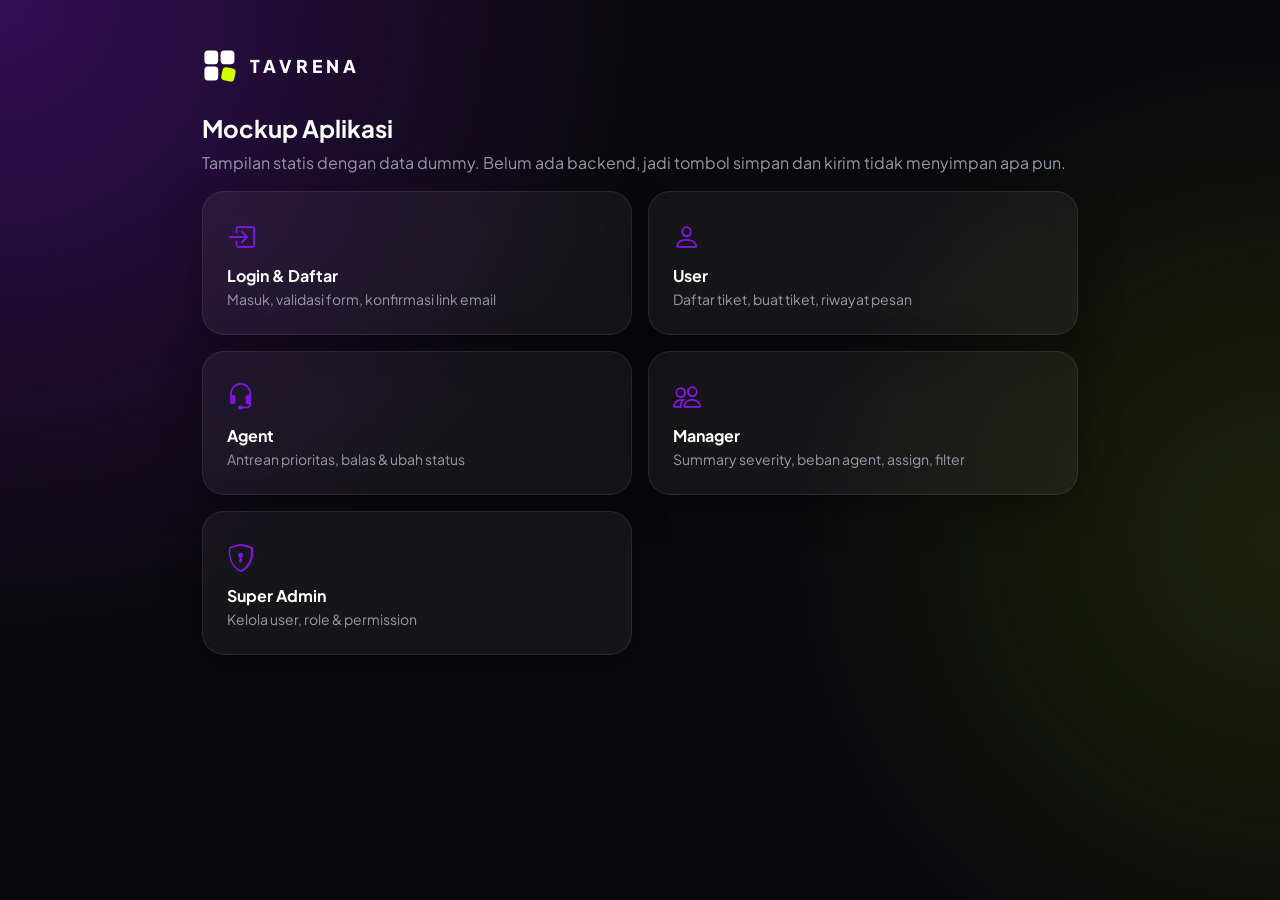
==== mockup/index.html @ e750b322 "feat: add static UI mockup and Tiles logo Static pages (login, user, agent, manager, super admin) wi" ====
<!DOCTYPE html>
<html lang="id" data-bs-theme="dark">
<head>
<meta charset="UTF-8"><meta name="viewport" content="width=device-width, initial-scale=1">
<title>Tavrena | Mockup</title>
<link rel="preconnect" href="https://fonts.googleapis.com">
<link href="https://fonts.googleapis.com/css2?family=Plus+Jakarta+Sans:wght@400;500;600;700;800&display=swap" rel="stylesheet">
<link href="https://cdn.jsdelivr.net/npm/bootstrap@5.3.3/dist/css/bootstrap.min.css" rel="stylesheet">
<link href="https://cdn.jsdelivr.net/npm/bootstrap-icons@1.11.3/font/bootstrap-icons.min.css" rel="stylesheet">
<link href="assets/style.css" rel="stylesheet">
<link rel="icon" href="assets/favicon.svg" type="image/svg+xml">
</head>
<body class="p-3 p-lg-5"><div class="container" style="max-width:900px"><a class="brand" href="#"><img src="assets/logo-mark.svg" alt="">tavrena<b>.</b></a><h4 class="fw-bold mt-4">Mockup Aplikasi</h4><p class="text-muted">Tampilan statis dengan data dummy. Belum ada backend, jadi tombol simpan dan kirim tidak menyimpan apa pun.</p><div class="row g-3"><div class="col-sm-6"><a href="login.html" class="glass p-4 d-block text-decoration-none text-reset h-100"><i class="bi bi-box-arrow-in-right fs-3" style="color:var(--tv-primary)"></i><h6 class="fw-bold mt-2 mb-1">Login & Daftar</h6><div class="small text-muted">Masuk, validasi form, konfirmasi link email</div></a></div><div class="col-sm-6"><a href="user.html" class="glass p-4 d-block text-decoration-none text-reset h-100"><i class="bi bi-person fs-3" style="color:var(--tv-primary)"></i><h6 class="fw-bold mt-2 mb-1">User</h6><div class="small text-muted">Daftar tiket, buat tiket, riwayat pesan</div></a></div><div class="col-sm-6"><a href="staff.html" class="glass p-4 d-block text-decoration-none text-reset h-100"><i class="bi bi-headset fs-3" style="color:var(--tv-primary)"></i><h6 class="fw-bold mt-2 mb-1">Agent</h6><div class="small text-muted">Antrean prioritas, balas & ubah status</div></a></div><div class="col-sm-6"><a href="manager.html" class="glass p-4 d-block text-decoration-none text-reset h-100"><i class="bi bi-people fs-3" style="color:var(--tv-primary)"></i><h6 class="fw-bold mt-2 mb-1">Manager</h6><div class="small text-muted">Summary severity, beban agent, assign, filter</div></a></div><div class="col-sm-6"><a href="admin.html" class="glass p-4 d-block text-decoration-none text-reset h-100"><i class="bi bi-shield-lock fs-3" style="color:var(--tv-primary)"></i><h6 class="fw-bold mt-2 mb-1">Super Admin</h6><div class="small text-muted">Kelola user, role & permission</div></a></div></div></div></body></html>
---- mockup/assets/style.css ----
:root{
  /* Palet Tavrena: Blanche White, Banana Yellow, Plum Violet */
  --tv-white:#FEFFFC;--tv-lime:#D0FF00;--tv-violet:#8116E0;
  --tv-primary:#8116E0;--tv-primary-2:#9B3BFF;--tv-blue:#8116E0;
  --tv-bg:#0A0A0D;--tv-card:rgba(255,255,255,.05);--tv-border:rgba(255,255,255,.09);
  --tv-text:#FEFFFC;--tv-muted:#9a99a8;
  --tv-high:#FF4D6D;--tv-medium:#FFB020;--tv-low:#D0FF00;
  --tv-open:#A855F7;--tv-pending:#FFB020;--tv-complete:#D0FF00;
  --bs-body-bg:#0A0A0D;--bs-body-color:#FEFFFC;--bs-border-color:rgba(255,255,255,.1);
}
body{font-family:"Plus Jakarta Sans",system-ui,sans-serif;color:var(--tv-text);
  background:radial-gradient(circle at 0% 0%,rgba(129,22,224,.35) 0,transparent 40%),radial-gradient(circle at 100% 60%,rgba(208,255,0,.10) 0,transparent 35%),var(--tv-bg);background-attachment:fixed;min-height:100vh}
.text-muted{color:var(--tv-muted)!important}
.glass{background:var(--tv-card);backdrop-filter:blur(16px);border:1px solid var(--tv-border);border-radius:22px;box-shadow:0 10px 40px rgba(0,0,0,.35)}
.brand{display:inline-flex;align-items:center;gap:12px;font-weight:800;font-size:1.1rem;color:var(--tv-white);letter-spacing:4px;text-transform:uppercase;text-decoration:none}
.brand img{width:36px;height:36px}
.brand b{display:none}
.brand small{display:none}
/* layout */
.app{display:flex;gap:16px;padding:16px}
.sidebar{width:250px;flex-shrink:0;padding:20px;position:sticky;top:16px;height:calc(100vh - 32px);overflow:auto}
.sidebar .menu-label{font-size:.7rem;font-weight:700;color:var(--tv-muted);letter-spacing:1px;margin:20px 0 8px}
.sidebar .nav-link{color:var(--tv-text);border-radius:12px;padding:10px 12px;display:flex;gap:10px;align-items:center;font-weight:500}
.sidebar .nav-link:hover{background:rgba(255,255,255,.06)}
.sidebar .nav-link.active{background:var(--tv-lime);color:#0A0A0D;font-weight:700;box-shadow:0 6px 24px rgba(208,255,0,.25)}
.main{flex:1;min-width:0;display:flex;flex-direction:column;gap:16px}
.topbar{display:flex;gap:12px;flex-wrap:wrap}
.topbar>.glass{padding:12px 18px}
.role-chip{font-size:.7rem;font-weight:700;padding:3px 10px;border-radius:20px;background:rgba(208,255,0,.14);color:var(--tv-lime)}
.icon-btn{width:42px;height:42px;border-radius:12px;display:grid;place-items:center;background:rgba(255,255,255,.06);border:1px solid var(--tv-border);color:var(--tv-white);position:relative}
.icon-btn .dot{position:absolute;top:8px;right:9px;width:8px;height:8px;border-radius:50%;background:var(--tv-high)}
/* stats */
.overview{padding:22px;background:linear-gradient(120deg,rgba(129,22,224,.55),rgba(129,22,224,.15) 60%,rgba(208,255,0,.08));position:relative;overflow:hidden}
.overview::after{content:"";position:absolute;right:-60px;top:-60px;width:260px;height:260px;border-radius:50%;background:radial-gradient(circle,rgba(208,255,0,.55),transparent 70%);opacity:.5}
.stat{padding:16px 18px;position:relative;z-index:1}
.stat .num{font-size:1.8rem;font-weight:800;line-height:1}
.stat .num small{font-size:.75rem;font-weight:500;color:var(--tv-muted)}
.stat .lbl{color:var(--tv-muted);font-size:.85rem;margin-top:6px}
/* badges */
.sev{font-size:.72rem;font-weight:700;padding:3px 10px;border-radius:20px;display:inline-flex;align-items:center;gap:5px}
.sev::before{content:"";width:7px;height:7px;border-radius:50%;background:currentColor}
.sev-High{color:var(--tv-high);background:rgba(255,77,109,.14)}.sev-Medium{color:var(--tv-medium);background:rgba(255,176,32,.14)}.sev-Low{color:var(--tv-lime);background:rgba(208,255,0,.12)}
.st{font-size:.72rem;font-weight:700;padding:3px 10px;border-radius:8px}
.st-Open{color:var(--tv-open);background:rgba(168,85,247,.16)}.st-Pending{color:var(--tv-pending);background:rgba(255,176,32,.14)}.st-Complete{color:var(--tv-lime);background:rgba(208,255,0,.12)}
/* table */
.tv-table{--bs-table-bg:transparent}
.tv-table th{font-size:.75rem;color:var(--tv-muted);font-weight:600;text-transform:uppercase;letter-spacing:.5px;border-bottom:1px solid var(--tv-border)}
.tv-table td{vertical-align:middle;border-color:rgba(255,255,255,.06);color:var(--tv-text)}
.tv-table tbody tr{cursor:pointer}.tv-table tbody tr:hover{background:rgba(255,255,255,.04)}
.avatar{width:32px;height:32px;border-radius:50%;display:inline-grid;place-items:center;font-size:.75rem;font-weight:700;color:#FEFFFC}
/* chat */
.chat{display:flex;flex-direction:column;gap:12px;max-height:380px;overflow:auto;padding:4px}
.bubble{max-width:80%;padding:10px 14px;border-radius:16px;font-size:.9rem}
.bubble.me{align-self:flex-end;background:var(--tv-primary);color:#fff;border-bottom-right-radius:4px}
.bubble.them{align-self:flex-start;background:rgba(255,255,255,.07);border:1px solid var(--tv-border);border-bottom-left-radius:4px}
.bubble .meta{font-size:.7rem;opacity:.7;margin-top:4px}
.btn-tv{background:var(--tv-lime);color:#0A0A0D;border:0;border-radius:999px;font-weight:700}
.btn-tv:hover{color:#0A0A0D;background:#e0ff4d;box-shadow:0 6px 22px rgba(208,255,0,.3)}
.form-control,.form-select{border-radius:12px;background-color:rgba(255,255,255,.05);border-color:var(--tv-border);color:var(--tv-text)}
.form-control:focus,.form-select:focus{background-color:rgba(255,255,255,.08);border-color:var(--tv-violet);box-shadow:0 0 0 .2rem rgba(129,22,224,.3);color:var(--tv-text)}
.form-control::placeholder{color:#6f6e7d}
.modal-content{background:#141418;border:1px solid var(--tv-border)}
.btn-light{background:rgba(255,255,255,.07);border-color:transparent;color:var(--tv-text)}
.btn-light:hover{background:rgba(255,255,255,.14);color:var(--tv-text)}
.bg-white{background:rgba(255,255,255,.08)!important}
a{color:var(--tv-lime)}
/* donut */
.donut{width:170px;height:170px;border-radius:50%;position:relative;flex-shrink:0}
.donut::after{content:"";position:absolute;inset:26px;border-radius:50%;background:#141418}
.donut .center{position:absolute;inset:0;display:grid;place-items:center;z-index:1;text-align:center}
.bar-col{display:flex;flex-direction:column-reverse;align-items:center;gap:3px;height:160px;justify-content:flex-start}
.bar-col span{width:12px;border-radius:6px}
.mock-note{font-size:.75rem}
/* mobile */
.mobile-top{display:none}
@media (max-width:991px){
  .sidebar{display:none}.app{padding:10px;gap:10px}
  .mobile-top{display:flex;align-items:center;justify-content:space-between;padding:12px 16px}
  .topbar .greet{flex:1 1 100%}
  .bottom-nav{position:fixed;bottom:10px;left:10px;right:10px;display:flex!important;justify-content:space-around;padding:8px;z-index:20}
  .bottom-nav a{color:var(--tv-muted);text-align:center;font-size:.7rem;text-decoration:none}
  .bottom-nav a.active{color:var(--tv-primary)}
  .bottom-nav i{font-size:1.2rem;display:block}
  body{padding-bottom:80px}
}
.bottom-nav{display:none!important}
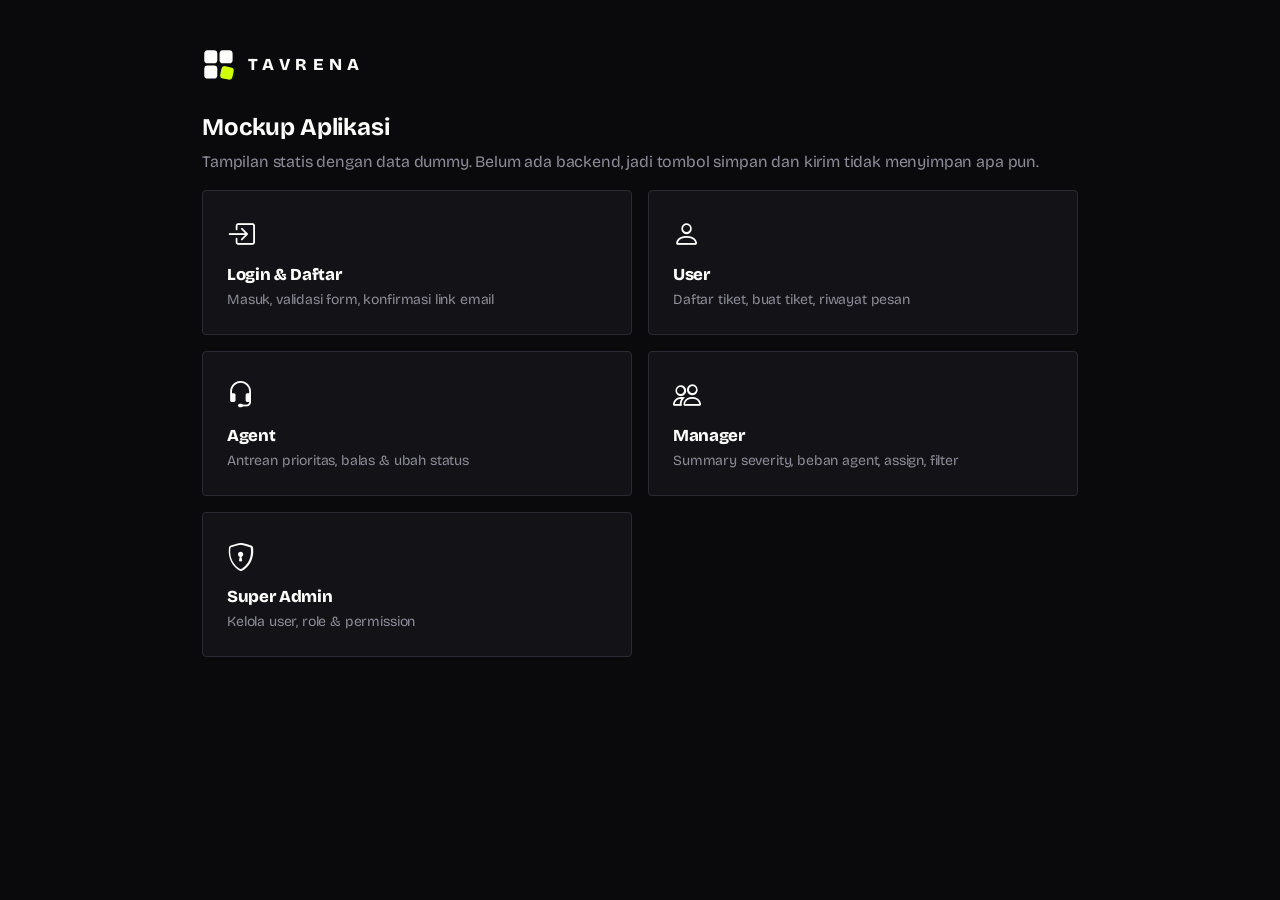
==== commit c9d668fb: "style: redesign mockup with ticket-stub brutalist look Bricolage Grotesque + IBM Plex Mono, hard edg" ====
--- a/mockup/index.html
+++ b/mockup/index.html
@@ -4,7 +4,7 @@
 <meta charset="UTF-8"><meta name="viewport" content="width=device-width, initial-scale=1">
 <title>Tavrena | Mockup</title>
 <link rel="preconnect" href="https://fonts.googleapis.com">
-<link href="https://fonts.googleapis.com/css2?family=Plus+Jakarta+Sans:wght@400;500;600;700;800&display=swap" rel="stylesheet">
+<link href="https://fonts.googleapis.com/css2?family=Bricolage+Grotesque:opsz,wght@12..96,400;12..96,600;12..96,700;12..96,800&family=IBM+Plex+Mono:wght@400;500;600&display=swap" rel="stylesheet">
 <link href="https://cdn.jsdelivr.net/npm/bootstrap@5.3.3/dist/css/bootstrap.min.css" rel="stylesheet">
 <link href="https://cdn.jsdelivr.net/npm/bootstrap-icons@1.11.3/font/bootstrap-icons.min.css" rel="stylesheet">
 <link href="assets/style.css" rel="stylesheet">
--- a/mockup/assets/style.css
+++ b/mockup/assets/style.css
@@ -1,86 +1,151 @@
+/* =========================================================
+   TAVRENA — "Ticket Stub Brutalism"
+   Solid only: no gradients, no blur. Hard edges, hard shadows,
+   perforated ticket details, big display type.
+   ========================================================= */
 :root{
-  /* Palet Tavrena: Blanche White, Banana Yellow, Plum Violet */
-  --tv-white:#FEFFFC;--tv-lime:#D0FF00;--tv-violet:#8116E0;
-  --tv-primary:#8116E0;--tv-primary-2:#9B3BFF;--tv-blue:#8116E0;
-  --tv-bg:#0A0A0D;--tv-card:rgba(255,255,255,.05);--tv-border:rgba(255,255,255,.09);
-  --tv-text:#FEFFFC;--tv-muted:#9a99a8;
-  --tv-high:#FF4D6D;--tv-medium:#FFB020;--tv-low:#D0FF00;
-  --tv-open:#A855F7;--tv-pending:#FFB020;--tv-complete:#D0FF00;
-  --bs-body-bg:#0A0A0D;--bs-body-color:#FEFFFC;--bs-border-color:rgba(255,255,255,.1);
+  --ink:#0A0A0D; --violet:#8116E0; --lime:#D0FF00; --paper:#FEFFFC;
+  --ink-2:#131317; --ink-3:#1C1C22; --line:#2A2A33; --mute:#8D8C99;
+  --violet-d:#5E0FA6;
+  --high:#FF3B5C; --medium:#FFB020; --low:var(--lime);
+  --display:"Bricolage Grotesque",sans-serif; --mono:"IBM Plex Mono",monospace;
+  --bs-body-bg:var(--ink); --bs-body-color:var(--paper); --bs-border-color:var(--line);
+  --bs-font-sans-serif:var(--display);
 }
-body{font-family:"Plus Jakarta Sans",system-ui,sans-serif;color:var(--tv-text);
-  background:radial-gradient(circle at 0% 0%,rgba(129,22,224,.35) 0,transparent 40%),radial-gradient(circle at 100% 60%,rgba(208,255,0,.10) 0,transparent 35%),var(--tv-bg);background-attachment:fixed;min-height:100vh}
-.text-muted{color:var(--tv-muted)!important}
-.glass{background:var(--tv-card);backdrop-filter:blur(16px);border:1px solid var(--tv-border);border-radius:22px;box-shadow:0 10px 40px rgba(0,0,0,.35)}
-.brand{display:inline-flex;align-items:center;gap:12px;font-weight:800;font-size:1.1rem;color:var(--tv-white);letter-spacing:4px;text-transform:uppercase;text-decoration:none}
-.brand img{width:36px;height:36px}
-.brand b{display:none}
-.brand small{display:none}
-/* layout */
-.app{display:flex;gap:16px;padding:16px}
-.sidebar{width:250px;flex-shrink:0;padding:20px;position:sticky;top:16px;height:calc(100vh - 32px);overflow:auto}
-.sidebar .menu-label{font-size:.7rem;font-weight:700;color:var(--tv-muted);letter-spacing:1px;margin:20px 0 8px}
-.sidebar .nav-link{color:var(--tv-text);border-radius:12px;padding:10px 12px;display:flex;gap:10px;align-items:center;font-weight:500}
-.sidebar .nav-link:hover{background:rgba(255,255,255,.06)}
-.sidebar .nav-link.active{background:var(--tv-lime);color:#0A0A0D;font-weight:700;box-shadow:0 6px 24px rgba(208,255,0,.25)}
-.main{flex:1;min-width:0;display:flex;flex-direction:column;gap:16px}
-.topbar{display:flex;gap:12px;flex-wrap:wrap}
-.topbar>.glass{padding:12px 18px}
-.role-chip{font-size:.7rem;font-weight:700;padding:3px 10px;border-radius:20px;background:rgba(208,255,0,.14);color:var(--tv-lime)}
-.icon-btn{width:42px;height:42px;border-radius:12px;display:grid;place-items:center;background:rgba(255,255,255,.06);border:1px solid var(--tv-border);color:var(--tv-white);position:relative}
-.icon-btn .dot{position:absolute;top:8px;right:9px;width:8px;height:8px;border-radius:50%;background:var(--tv-high)}
-/* stats */
-.overview{padding:22px;background:linear-gradient(120deg,rgba(129,22,224,.55),rgba(129,22,224,.15) 60%,rgba(208,255,0,.08));position:relative;overflow:hidden}
-.overview::after{content:"";position:absolute;right:-60px;top:-60px;width:260px;height:260px;border-radius:50%;background:radial-gradient(circle,rgba(208,255,0,.55),transparent 70%);opacity:.5}
-.stat{padding:16px 18px;position:relative;z-index:1}
-.stat .num{font-size:1.8rem;font-weight:800;line-height:1}
-.stat .num small{font-size:.75rem;font-weight:500;color:var(--tv-muted)}
-.stat .lbl{color:var(--tv-muted);font-size:.85rem;margin-top:6px}
-/* badges */
-.sev{font-size:.72rem;font-weight:700;padding:3px 10px;border-radius:20px;display:inline-flex;align-items:center;gap:5px}
-.sev::before{content:"";width:7px;height:7px;border-radius:50%;background:currentColor}
-.sev-High{color:var(--tv-high);background:rgba(255,77,109,.14)}.sev-Medium{color:var(--tv-medium);background:rgba(255,176,32,.14)}.sev-Low{color:var(--tv-lime);background:rgba(208,255,0,.12)}
-.st{font-size:.72rem;font-weight:700;padding:3px 10px;border-radius:8px}
-.st-Open{color:var(--tv-open);background:rgba(168,85,247,.16)}.st-Pending{color:var(--tv-pending);background:rgba(255,176,32,.14)}.st-Complete{color:var(--tv-lime);background:rgba(208,255,0,.12)}
-/* table */
-.tv-table{--bs-table-bg:transparent}
-.tv-table th{font-size:.75rem;color:var(--tv-muted);font-weight:600;text-transform:uppercase;letter-spacing:.5px;border-bottom:1px solid var(--tv-border)}
-.tv-table td{vertical-align:middle;border-color:rgba(255,255,255,.06);color:var(--tv-text)}
-.tv-table tbody tr{cursor:pointer}.tv-table tbody tr:hover{background:rgba(255,255,255,.04)}
-.avatar{width:32px;height:32px;border-radius:50%;display:inline-grid;place-items:center;font-size:.75rem;font-weight:700;color:#FEFFFC}
-/* chat */
-.chat{display:flex;flex-direction:column;gap:12px;max-height:380px;overflow:auto;padding:4px}
-.bubble{max-width:80%;padding:10px 14px;border-radius:16px;font-size:.9rem}
-.bubble.me{align-self:flex-end;background:var(--tv-primary);color:#fff;border-bottom-right-radius:4px}
-.bubble.them{align-self:flex-start;background:rgba(255,255,255,.07);border:1px solid var(--tv-border);border-bottom-left-radius:4px}
-.bubble .meta{font-size:.7rem;opacity:.7;margin-top:4px}
-.btn-tv{background:var(--tv-lime);color:#0A0A0D;border:0;border-radius:999px;font-weight:700}
-.btn-tv:hover{color:#0A0A0D;background:#e0ff4d;box-shadow:0 6px 22px rgba(208,255,0,.3)}
-.form-control,.form-select{border-radius:12px;background-color:rgba(255,255,255,.05);border-color:var(--tv-border);color:var(--tv-text)}
-.form-control:focus,.form-select:focus{background-color:rgba(255,255,255,.08);border-color:var(--tv-violet);box-shadow:0 0 0 .2rem rgba(129,22,224,.3);color:var(--tv-text)}
-.form-control::placeholder{color:#6f6e7d}
-.modal-content{background:#141418;border:1px solid var(--tv-border)}
-.btn-light{background:rgba(255,255,255,.07);border-color:transparent;color:var(--tv-text)}
-.btn-light:hover{background:rgba(255,255,255,.14);color:var(--tv-text)}
-.bg-white{background:rgba(255,255,255,.08)!important}
-a{color:var(--tv-lime)}
-/* donut */
-.donut{width:170px;height:170px;border-radius:50%;position:relative;flex-shrink:0}
-.donut::after{content:"";position:absolute;inset:26px;border-radius:50%;background:#141418}
+*{border-radius:0}
+body{font-family:var(--display);background:var(--ink);color:var(--paper);min-height:100vh;letter-spacing:-.01em}
+::selection{background:var(--lime);color:var(--ink)}
+.text-muted{color:var(--mute)!important}
+a{color:var(--lime)}
+
+/* ---------- surfaces ---------- */
+.glass{background:var(--ink-2);border:1.5px solid var(--line);border-radius:4px;position:relative}
+.glass.p-3,.glass.p-lg-4{padding:22px!important}
+h6.fw-bold,.fw-bold.mb-0{font-weight:800!important;letter-spacing:-.02em}
+h6{font-size:1.05rem}
+
+/* ---------- brand ---------- */
+.brand{display:inline-flex;align-items:center;gap:12px;font-family:var(--display);font-weight:800;font-size:1.05rem;letter-spacing:.32em;text-transform:uppercase;color:var(--paper);text-decoration:none}
+.brand img{width:34px;height:34px}
+.brand b,.brand small{display:none}
+
+/* ---------- layout ---------- */
+.app{display:flex;gap:0;min-height:100vh}
+.sidebar{width:264px;flex-shrink:0;padding:28px 22px;position:sticky;top:0;height:100vh;overflow:auto;border-radius:0;border:0;border-right:1.5px solid var(--line);background:var(--ink)}
+.sidebar .menu-label{font-family:var(--mono);font-size:.68rem;color:var(--mute);letter-spacing:.14em;margin:34px 0 10px}
+.sidebar .nav-link{color:var(--paper);padding:11px 14px;display:flex;gap:12px;align-items:center;font-weight:600;border:1.5px solid transparent;border-radius:4px;transition:transform .15s,background .15s}
+.sidebar .nav-link:hover{border-color:var(--line);transform:translateX(3px)}
+.sidebar .nav-link.active{background:var(--lime);color:var(--ink);font-weight:800;border-color:var(--lime);box-shadow:4px 4px 0 var(--violet)}
+.main{flex:1;min-width:0;display:flex;flex-direction:column;gap:20px;padding:24px 28px 40px}
+.topbar{display:flex;gap:12px;flex-wrap:wrap;align-items:stretch}
+.topbar>.glass{padding:14px 20px}
+.greet .fw-semibold{font-size:1.35rem;font-weight:800!important;letter-spacing:-.03em}
+.greet .text-muted{font-family:var(--mono);font-size:.78rem!important}
+.role-chip{font-family:var(--mono);font-size:.66rem;font-weight:600;padding:3px 8px;background:var(--lime);color:var(--ink);letter-spacing:.08em;text-transform:uppercase;vertical-align:middle;border-radius:2px}
+.icon-btn{width:42px;height:42px;display:grid;place-items:center;background:var(--ink);border:1.5px solid var(--line);color:var(--paper);position:relative;border-radius:4px}
+.icon-btn .dot{position:absolute;top:7px;right:7px;width:8px;height:8px;background:var(--lime);border-radius:50%}
+.topbar input{color:var(--paper);font-family:var(--mono);font-size:.85rem}
+
+/* ---------- overview: violet slab ---------- */
+.overview{padding:26px 26px 22px!important;background:var(--violet);border-color:var(--violet);overflow:hidden}
+.overview h6{font-size:2.1rem;line-height:1;letter-spacing:-.04em;margin-bottom:6px!important}
+.overview p,.overview .text-muted{color:#E6CCFF!important;font-family:var(--mono);font-size:.78rem!important}
+.overview::after{content:"TAVRENA";position:absolute;right:-8px;top:-14px;font-weight:800;font-size:5.5rem;letter-spacing:-.05em;color:var(--violet-d);pointer-events:none;line-height:1}
+.overview .row{position:relative;z-index:1}
+.stat{padding:18px 20px;position:relative;z-index:1}
+.overview .stat{background:var(--ink);border-color:var(--ink);transition:transform .18s,box-shadow .18s}
+.overview .stat:hover{transform:translate(-3px,-3px);box-shadow:6px 6px 0 var(--lime)}
+.overview .col-lg-3:first-child .stat{background:var(--lime);border-color:var(--lime);color:var(--ink)}
+.overview .col-lg-3:first-child .stat .lbl,.overview .col-lg-3:first-child .stat small{color:var(--ink)!important}
+.stat .num{font-size:2.6rem;font-weight:800;line-height:1;letter-spacing:-.05em}
+.stat .num small{font-family:var(--mono);font-size:.7rem;font-weight:500;color:var(--mute);letter-spacing:0}
+.stat .lbl{font-family:var(--mono);color:var(--mute);font-size:.72rem;margin-top:10px;text-transform:uppercase;letter-spacing:.1em}
+
+/* ---------- badges ---------- */
+.sev,.st{font-family:var(--mono);font-size:.66rem;font-weight:600;padding:3px 8px;letter-spacing:.06em;text-transform:uppercase;display:inline-flex;align-items:center;gap:6px;border-radius:2px}
+.sev::before{content:"";width:7px;height:7px;background:currentColor}
+.sev-High{color:var(--high);border:1.5px solid var(--high)}
+.sev-Medium{color:var(--medium);border:1.5px solid var(--medium)}
+.sev-Low{color:var(--lime);border:1.5px solid var(--lime)}
+.st-Open{background:var(--violet);color:var(--paper)}
+.st-Pending{background:var(--medium);color:var(--ink)}
+.st-Complete{background:var(--lime);color:var(--ink)}
+
+/* ---------- tables ---------- */
+.tv-table{--bs-table-bg:transparent;--bs-table-color:var(--paper)}
+.tv-table th{font-family:var(--mono);font-size:.66rem;color:var(--mute);font-weight:500;text-transform:uppercase;letter-spacing:.12em;border-bottom:1.5px solid var(--line)!important;padding-bottom:10px}
+.tv-table td{vertical-align:middle;border-color:var(--line);border-style:dashed;padding-top:14px;padding-bottom:14px}
+.tv-table td:first-child{font-family:var(--mono)}
+.tv-table tbody tr{cursor:pointer;transition:background .12s}
+.tv-table tbody tr:hover{background:var(--ink-3)}
+.tv-table tbody tr:hover td:nth-child(2) .fw-semibold{color:var(--lime)}
+.avatar{width:32px;height:32px;display:inline-grid;place-items:center;font-size:.72rem;font-weight:800;color:var(--paper);border-radius:4px!important}
+
+/* ---------- ticket stubs (user list) ---------- */
+#list>div{background:var(--ink)!important;border:1.5px solid var(--line);border-radius:4px!important;position:relative;box-shadow:none!important;transition:transform .15s,box-shadow .15s,border-color .15s}
+#list>div::before,#list>div::after{content:"";position:absolute;top:50%;width:16px;height:16px;background:var(--ink-2);border:1.5px solid var(--line);border-radius:50%;transform:translateY(-50%)}
+#list>div::before{left:-9px;clip-path:inset(0 0 0 50%)}
+#list>div::after{right:-9px;clip-path:inset(0 50% 0 0)}
+#list>div:hover{transform:translate(-2px,-2px);box-shadow:5px 5px 0 var(--violet)!important;border-color:var(--paper)}
+#list>div:first-child{border-color:var(--lime)}
+#list .small.text-muted:first-child,#list span.small.text-muted{font-family:var(--mono)}
+#list .fw-semibold{font-size:1.05rem;font-weight:700!important;letter-spacing:-.02em}
+
+/* ---------- chat ---------- */
+.chat{display:flex;flex-direction:column;gap:14px;max-height:400px;overflow:auto;padding:16px 2px;border-top:1.5px dashed var(--line);border-bottom:1.5px dashed var(--line)}
+.bubble{max-width:78%;padding:12px 16px;font-size:.93rem;border-radius:4px;animation:pop .4s both}
+.bubble:nth-child(2){animation-delay:.08s}.bubble:nth-child(3){animation-delay:.16s}.bubble:nth-child(4){animation-delay:.24s}
+.bubble.me{align-self:flex-end;background:var(--violet);color:var(--paper);box-shadow:4px 4px 0 var(--violet-d)}
+.bubble.them{align-self:flex-start;background:var(--ink);border:1.5px solid var(--line)}
+.bubble .meta{font-family:var(--mono);font-size:.66rem;opacity:.75;margin-top:6px}
+
+/* ---------- controls ---------- */
+.btn-tv{background:var(--lime);color:var(--ink);border:1.5px solid var(--lime);border-radius:4px;font-weight:800;letter-spacing:-.01em;transition:transform .12s,box-shadow .12s}
+.btn-tv:hover,.btn-tv:focus{background:var(--lime);color:var(--ink);transform:translate(-2px,-2px);box-shadow:4px 4px 0 var(--violet)}
+.btn-tv:active{transform:none;box-shadow:none}
+.btn-light{background:var(--ink);border:1.5px solid var(--line);color:var(--paper);border-radius:4px}
+.btn-light:hover{background:var(--ink-3);border-color:var(--paper);color:var(--paper)}
+.btn-group .btn{border-radius:0!important;font-family:var(--mono);font-size:.74rem;text-transform:uppercase;letter-spacing:.06em}
+.btn-group .btn-light{border-color:var(--line)}
+.form-control,.form-select{border-radius:4px;background-color:var(--ink);border:1.5px solid var(--line);color:var(--paper)}
+.form-control:focus,.form-select:focus{background-color:var(--ink);border-color:var(--lime);box-shadow:3px 3px 0 var(--lime);color:var(--paper)}
+.form-control::placeholder{color:#5f5e6b}
+.modal-content{background:var(--ink-2);border:1.5px solid var(--paper);border-radius:4px;box-shadow:8px 8px 0 var(--violet)}
+.modal-header h5{font-weight:800;letter-spacing:-.03em;font-size:1.5rem}
+.bg-white{background:var(--ink)!important}
+
+/* ---------- charts ---------- */
+.donut{width:180px;height:180px;border-radius:50%!important;position:relative;flex-shrink:0}
+.donut::after{content:"";position:absolute;inset:30px;border-radius:50%;background:var(--ink-2)}
 .donut .center{position:absolute;inset:0;display:grid;place-items:center;z-index:1;text-align:center}
-.bar-col{display:flex;flex-direction:column-reverse;align-items:center;gap:3px;height:160px;justify-content:flex-start}
-.bar-col span{width:12px;border-radius:6px}
-.mock-note{font-size:.75rem}
-/* mobile */
+.donut .fs-3{font-size:2.4rem!important;font-weight:800;letter-spacing:-.05em}
+.bar-col{display:flex;flex-direction:column-reverse;align-items:center;gap:3px;height:170px;justify-content:flex-start}
+.bar-col span{width:22px;border-radius:2px;animation:grow .6s cubic-bezier(.2,.8,.2,1) both;transform-origin:bottom}
+.mock-note{font-size:.72rem;font-family:var(--mono)}
+table.table-sm i.bi{font-size:1rem}
+
+/* ---------- motion ---------- */
+@keyframes rise{from{opacity:0;transform:translateY(14px)}to{opacity:1;transform:none}}
+@keyframes pop{from{opacity:0;transform:scale(.96)}to{opacity:1;transform:none}}
+@keyframes grow{from{transform:scaleY(0)}to{transform:scaleY(1)}}
+.main>*{animation:rise .5s cubic-bezier(.2,.8,.2,1) both}
+.main>*:nth-child(2){animation-delay:.05s}.main>*:nth-child(3){animation-delay:.12s}
+.main>*:nth-child(4){animation-delay:.19s}.main>*:nth-child(5){animation-delay:.26s}.main>*:nth-child(6){animation-delay:.33s}
+.sidebar .nav-link{animation:rise .4s both}
+.sidebar .nav-link:nth-child(2){animation-delay:.05s}.sidebar .nav-link:nth-child(3){animation-delay:.1s}.sidebar .nav-link:nth-child(4){animation-delay:.15s}.sidebar .nav-link:nth-child(5){animation-delay:.2s}
+@media (prefers-reduced-motion:reduce){*{animation:none!important;transition:none!important}}
+
+/* ---------- mobile ---------- */
 .mobile-top{display:none}
+.bottom-nav{display:none!important}
 @media (max-width:991px){
-  .sidebar{display:none}.app{padding:10px;gap:10px}
+  .sidebar{display:none}.main{padding:14px 14px 96px;gap:14px}
   .mobile-top{display:flex;align-items:center;justify-content:space-between;padding:12px 16px}
   .topbar .greet{flex:1 1 100%}
-  .bottom-nav{position:fixed;bottom:10px;left:10px;right:10px;display:flex!important;justify-content:space-around;padding:8px;z-index:20}
-  .bottom-nav a{color:var(--tv-muted);text-align:center;font-size:.7rem;text-decoration:none}
-  .bottom-nav a.active{color:var(--tv-primary)}
-  .bottom-nav i{font-size:1.2rem;display:block}
-  body{padding-bottom:80px}
+  .overview h6{font-size:1.6rem}.overview::after{font-size:3.6rem}
+  .stat .num{font-size:2rem}
+  .bottom-nav{position:fixed;bottom:12px;left:12px;right:12px;display:flex!important;justify-content:space-around;padding:8px;z-index:20;background:var(--ink-2);box-shadow:4px 4px 0 var(--violet)}
+  .bottom-nav a{color:var(--mute);text-align:center;font-size:.66rem;font-family:var(--mono);text-decoration:none;padding:6px 8px;border-radius:4px}
+  .bottom-nav a.active{color:var(--ink);background:var(--lime)}
+  .bottom-nav i{font-size:1.15rem;display:block}
 }
-.bottom-nav{display:none!important}
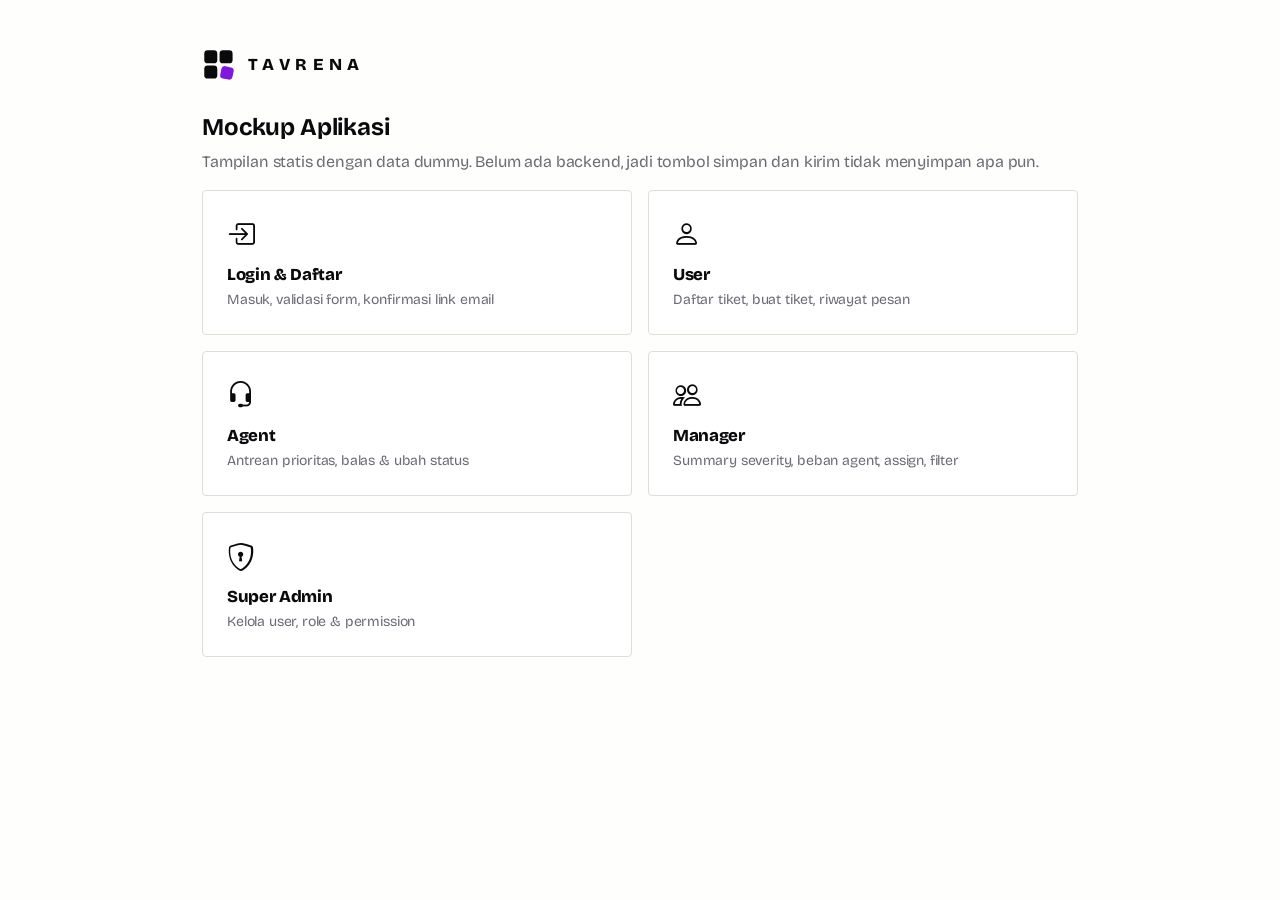
==== commit 0e3f38f9: "style: switch mockup to light Blanche White theme By Luminus (Agent TYO)" ====
--- a/mockup/index.html
+++ b/mockup/index.html
@@ -1,5 +1,5 @@
 <!DOCTYPE html>
-<html lang="id" data-bs-theme="dark">
+<html lang="id" data-bs-theme="light">
 <head>
 <meta charset="UTF-8"><meta name="viewport" content="width=device-width, initial-scale=1">
 <title>Tavrena | Mockup</title>
--- a/mockup/assets/style.css
+++ b/mockup/assets/style.css
@@ -4,19 +4,23 @@
    perforated ticket details, big display type.
    ========================================================= */
 :root{
-  --ink:#0A0A0D; --violet:#8116E0; --lime:#D0FF00; --paper:#FEFFFC;
-  --ink-2:#131317; --ink-3:#1C1C22; --line:#2A2A33; --mute:#8D8C99;
-  --violet-d:#5E0FA6;
-  --high:#FF3B5C; --medium:#FFB020; --low:var(--lime);
+  /* Tema terang: Blanche White sebagai dasar */
+  --dark:#0A0A0D; --white:#FEFFFC; --violet:#8116E0; --lime:#D0FF00;
+  --ink:#FEFFFC; --paper:#0A0A0D;           /* ink = latar, paper = teks */
+  --ink-2:#FFFFFF; --ink-3:#F2F2EC; --line:#DEDED6; --mute:#6B6A76;
+  --violet-d:#6A0FBD;
+  --high:#E5213F; --medium:#C77800; --low:var(--lime);
+  --tv-high:var(--high); --tv-medium:#FFB020; --tv-low:var(--lime);
+  --tv-open:var(--violet); --tv-pending:#FFB020; --tv-complete:var(--lime);
   --display:"Bricolage Grotesque",sans-serif; --mono:"IBM Plex Mono",monospace;
   --bs-body-bg:var(--ink); --bs-body-color:var(--paper); --bs-border-color:var(--line);
   --bs-font-sans-serif:var(--display);
 }
 *{border-radius:0}
 body{font-family:var(--display);background:var(--ink);color:var(--paper);min-height:100vh;letter-spacing:-.01em}
-::selection{background:var(--lime);color:var(--ink)}
+::selection{background:var(--lime);color:var(--dark)}
 .text-muted{color:var(--mute)!important}
-a{color:var(--lime)}
+a{color:var(--violet)}
 
 /* ---------- surfaces ---------- */
 .glass{background:var(--ink-2);border:1.5px solid var(--line);border-radius:4px;position:relative}
@@ -31,32 +35,32 @@
 
 /* ---------- layout ---------- */
 .app{display:flex;gap:0;min-height:100vh}
-.sidebar{width:264px;flex-shrink:0;padding:28px 22px;position:sticky;top:0;height:100vh;overflow:auto;border-radius:0;border:0;border-right:1.5px solid var(--line);background:var(--ink)}
+.sidebar{width:264px;flex-shrink:0;padding:28px 22px;position:sticky;top:0;height:100vh;overflow:auto;border-radius:0;border:0;border-right:1.5px solid var(--line);background:var(--white)}
 .sidebar .menu-label{font-family:var(--mono);font-size:.68rem;color:var(--mute);letter-spacing:.14em;margin:34px 0 10px}
 .sidebar .nav-link{color:var(--paper);padding:11px 14px;display:flex;gap:12px;align-items:center;font-weight:600;border:1.5px solid transparent;border-radius:4px;transition:transform .15s,background .15s}
 .sidebar .nav-link:hover{border-color:var(--line);transform:translateX(3px)}
-.sidebar .nav-link.active{background:var(--lime);color:var(--ink);font-weight:800;border-color:var(--lime);box-shadow:4px 4px 0 var(--violet)}
+.sidebar .nav-link.active{background:var(--lime);color:var(--dark);border-color:var(--dark)!important;font-weight:800;border-color:var(--lime);box-shadow:4px 4px 0 var(--violet)}
 .main{flex:1;min-width:0;display:flex;flex-direction:column;gap:20px;padding:24px 28px 40px}
 .topbar{display:flex;gap:12px;flex-wrap:wrap;align-items:stretch}
 .topbar>.glass{padding:14px 20px}
 .greet .fw-semibold{font-size:1.35rem;font-weight:800!important;letter-spacing:-.03em}
 .greet .text-muted{font-family:var(--mono);font-size:.78rem!important}
-.role-chip{font-family:var(--mono);font-size:.66rem;font-weight:600;padding:3px 8px;background:var(--lime);color:var(--ink);letter-spacing:.08em;text-transform:uppercase;vertical-align:middle;border-radius:2px}
+.role-chip{font-family:var(--mono);font-size:.66rem;font-weight:600;padding:3px 8px;background:var(--lime);color:var(--dark);letter-spacing:.08em;text-transform:uppercase;vertical-align:middle;border-radius:2px}
 .icon-btn{width:42px;height:42px;display:grid;place-items:center;background:var(--ink);border:1.5px solid var(--line);color:var(--paper);position:relative;border-radius:4px}
-.icon-btn .dot{position:absolute;top:7px;right:7px;width:8px;height:8px;background:var(--lime);border-radius:50%}
+.icon-btn .dot{position:absolute;top:7px;right:7px;width:8px;height:8px;background:var(--violet);border-radius:50%}
 .topbar input{color:var(--paper);font-family:var(--mono);font-size:.85rem}
 
 /* ---------- overview: violet slab ---------- */
-.overview{padding:26px 26px 22px!important;background:var(--violet);border-color:var(--violet);overflow:hidden}
+.overview{padding:26px 26px 22px!important;background:var(--violet);border-color:var(--violet);color:var(--white);overflow:hidden}
 .overview h6{font-size:2.1rem;line-height:1;letter-spacing:-.04em;margin-bottom:6px!important}
 .overview p,.overview .text-muted{color:#E6CCFF!important;font-family:var(--mono);font-size:.78rem!important}
 .overview::after{content:"TAVRENA";position:absolute;right:-8px;top:-14px;font-weight:800;font-size:5.5rem;letter-spacing:-.05em;color:var(--violet-d);pointer-events:none;line-height:1}
 .overview .row{position:relative;z-index:1}
 .stat{padding:18px 20px;position:relative;z-index:1}
-.overview .stat{background:var(--ink);border-color:var(--ink);transition:transform .18s,box-shadow .18s}
-.overview .stat:hover{transform:translate(-3px,-3px);box-shadow:6px 6px 0 var(--lime)}
-.overview .col-lg-3:first-child .stat{background:var(--lime);border-color:var(--lime);color:var(--ink)}
-.overview .col-lg-3:first-child .stat .lbl,.overview .col-lg-3:first-child .stat small{color:var(--ink)!important}
+.overview .stat{background:var(--white);border-color:var(--white);color:var(--dark);transition:transform .18s,box-shadow .18s}
+.overview .stat:hover{transform:translate(-3px,-3px);box-shadow:6px 6px 0 var(--dark)}
+.overview .col-lg-3:first-child .stat{background:var(--lime);border-color:var(--lime);color:var(--dark)}
+.overview .col-lg-3:first-child .stat .lbl,.overview .col-lg-3:first-child .stat small{color:var(--dark)!important}
 .stat .num{font-size:2.6rem;font-weight:800;line-height:1;letter-spacing:-.05em}
 .stat .num small{font-family:var(--mono);font-size:.7rem;font-weight:500;color:var(--mute);letter-spacing:0}
 .stat .lbl{font-family:var(--mono);color:var(--mute);font-size:.72rem;margin-top:10px;text-transform:uppercase;letter-spacing:.1em}
@@ -66,10 +70,10 @@
 .sev::before{content:"";width:7px;height:7px;background:currentColor}
 .sev-High{color:var(--high);border:1.5px solid var(--high)}
 .sev-Medium{color:var(--medium);border:1.5px solid var(--medium)}
-.sev-Low{color:var(--lime);border:1.5px solid var(--lime)}
-.st-Open{background:var(--violet);color:var(--paper)}
-.st-Pending{background:var(--medium);color:var(--ink)}
-.st-Complete{background:var(--lime);color:var(--ink)}
+.sev-Low{color:var(--dark);background:var(--lime);border:1.5px solid var(--lime)}
+.st-Open{background:var(--violet);color:var(--white)}
+.st-Pending{background:#FFB020;color:var(--dark)}
+.st-Complete{background:var(--lime);color:var(--dark)}
 
 /* ---------- tables ---------- */
 .tv-table{--bs-table-bg:transparent;--bs-table-color:var(--paper)}
@@ -78,8 +82,8 @@
 .tv-table td:first-child{font-family:var(--mono)}
 .tv-table tbody tr{cursor:pointer;transition:background .12s}
 .tv-table tbody tr:hover{background:var(--ink-3)}
-.tv-table tbody tr:hover td:nth-child(2) .fw-semibold{color:var(--lime)}
-.avatar{width:32px;height:32px;display:inline-grid;place-items:center;font-size:.72rem;font-weight:800;color:var(--paper);border-radius:4px!important}
+.tv-table tbody tr:hover td:nth-child(2) .fw-semibold{color:var(--violet)}
+.avatar{width:32px;height:32px;display:inline-grid;place-items:center;font-size:.72rem;font-weight:800;color:var(--white);border-radius:4px!important}
 
 /* ---------- ticket stubs (user list) ---------- */
 #list>div{background:var(--ink)!important;border:1.5px solid var(--line);border-radius:4px!important;position:relative;box-shadow:none!important;transition:transform .15s,box-shadow .15s,border-color .15s}
@@ -87,7 +91,7 @@
 #list>div::before{left:-9px;clip-path:inset(0 0 0 50%)}
 #list>div::after{right:-9px;clip-path:inset(0 50% 0 0)}
 #list>div:hover{transform:translate(-2px,-2px);box-shadow:5px 5px 0 var(--violet)!important;border-color:var(--paper)}
-#list>div:first-child{border-color:var(--lime)}
+#list>div:first-child{border-color:var(--dark);box-shadow:4px 4px 0 var(--lime)!important}
 #list .small.text-muted:first-child,#list span.small.text-muted{font-family:var(--mono)}
 #list .fw-semibold{font-size:1.05rem;font-weight:700!important;letter-spacing:-.02em}
 
@@ -95,21 +99,21 @@
 .chat{display:flex;flex-direction:column;gap:14px;max-height:400px;overflow:auto;padding:16px 2px;border-top:1.5px dashed var(--line);border-bottom:1.5px dashed var(--line)}
 .bubble{max-width:78%;padding:12px 16px;font-size:.93rem;border-radius:4px;animation:pop .4s both}
 .bubble:nth-child(2){animation-delay:.08s}.bubble:nth-child(3){animation-delay:.16s}.bubble:nth-child(4){animation-delay:.24s}
-.bubble.me{align-self:flex-end;background:var(--violet);color:var(--paper);box-shadow:4px 4px 0 var(--violet-d)}
+.bubble.me{align-self:flex-end;background:var(--violet);color:var(--white);box-shadow:4px 4px 0 var(--violet-d)}
 .bubble.them{align-self:flex-start;background:var(--ink);border:1.5px solid var(--line)}
 .bubble .meta{font-family:var(--mono);font-size:.66rem;opacity:.75;margin-top:6px}
 
 /* ---------- controls ---------- */
-.btn-tv{background:var(--lime);color:var(--ink);border:1.5px solid var(--lime);border-radius:4px;font-weight:800;letter-spacing:-.01em;transition:transform .12s,box-shadow .12s}
-.btn-tv:hover,.btn-tv:focus{background:var(--lime);color:var(--ink);transform:translate(-2px,-2px);box-shadow:4px 4px 0 var(--violet)}
+.btn-tv{background:var(--lime);color:var(--dark);border:1.5px solid var(--dark);border-radius:4px;font-weight:800;letter-spacing:-.01em;transition:transform .12s,box-shadow .12s}
+.btn-tv:hover,.btn-tv:focus{background:var(--lime);color:var(--dark);transform:translate(-2px,-2px);box-shadow:4px 4px 0 var(--violet)}
 .btn-tv:active{transform:none;box-shadow:none}
 .btn-light{background:var(--ink);border:1.5px solid var(--line);color:var(--paper);border-radius:4px}
 .btn-light:hover{background:var(--ink-3);border-color:var(--paper);color:var(--paper)}
 .btn-group .btn{border-radius:0!important;font-family:var(--mono);font-size:.74rem;text-transform:uppercase;letter-spacing:.06em}
 .btn-group .btn-light{border-color:var(--line)}
 .form-control,.form-select{border-radius:4px;background-color:var(--ink);border:1.5px solid var(--line);color:var(--paper)}
-.form-control:focus,.form-select:focus{background-color:var(--ink);border-color:var(--lime);box-shadow:3px 3px 0 var(--lime);color:var(--paper)}
-.form-control::placeholder{color:#5f5e6b}
+.form-control:focus,.form-select:focus{background-color:var(--ink);border-color:var(--violet);box-shadow:3px 3px 0 var(--violet);color:var(--paper)}
+.form-control::placeholder{color:#9a99a3}
 .modal-content{background:var(--ink-2);border:1.5px solid var(--paper);border-radius:4px;box-shadow:8px 8px 0 var(--violet)}
 .modal-header h5{font-weight:800;letter-spacing:-.03em;font-size:1.5rem}
 .bg-white{background:var(--ink)!important}
@@ -144,8 +148,8 @@
   .topbar .greet{flex:1 1 100%}
   .overview h6{font-size:1.6rem}.overview::after{font-size:3.6rem}
   .stat .num{font-size:2rem}
-  .bottom-nav{position:fixed;bottom:12px;left:12px;right:12px;display:flex!important;justify-content:space-around;padding:8px;z-index:20;background:var(--ink-2);box-shadow:4px 4px 0 var(--violet)}
+  .bottom-nav{position:fixed;bottom:12px;left:12px;right:12px;display:flex!important;justify-content:space-around;padding:8px;z-index:20;background:var(--white);border:1.5px solid var(--dark);box-shadow:4px 4px 0 var(--violet)}
   .bottom-nav a{color:var(--mute);text-align:center;font-size:.66rem;font-family:var(--mono);text-decoration:none;padding:6px 8px;border-radius:4px}
-  .bottom-nav a.active{color:var(--ink);background:var(--lime)}
+  .bottom-nav a.active{color:var(--dark);background:var(--lime)}
   .bottom-nav i{font-size:1.15rem;display:block}
 }
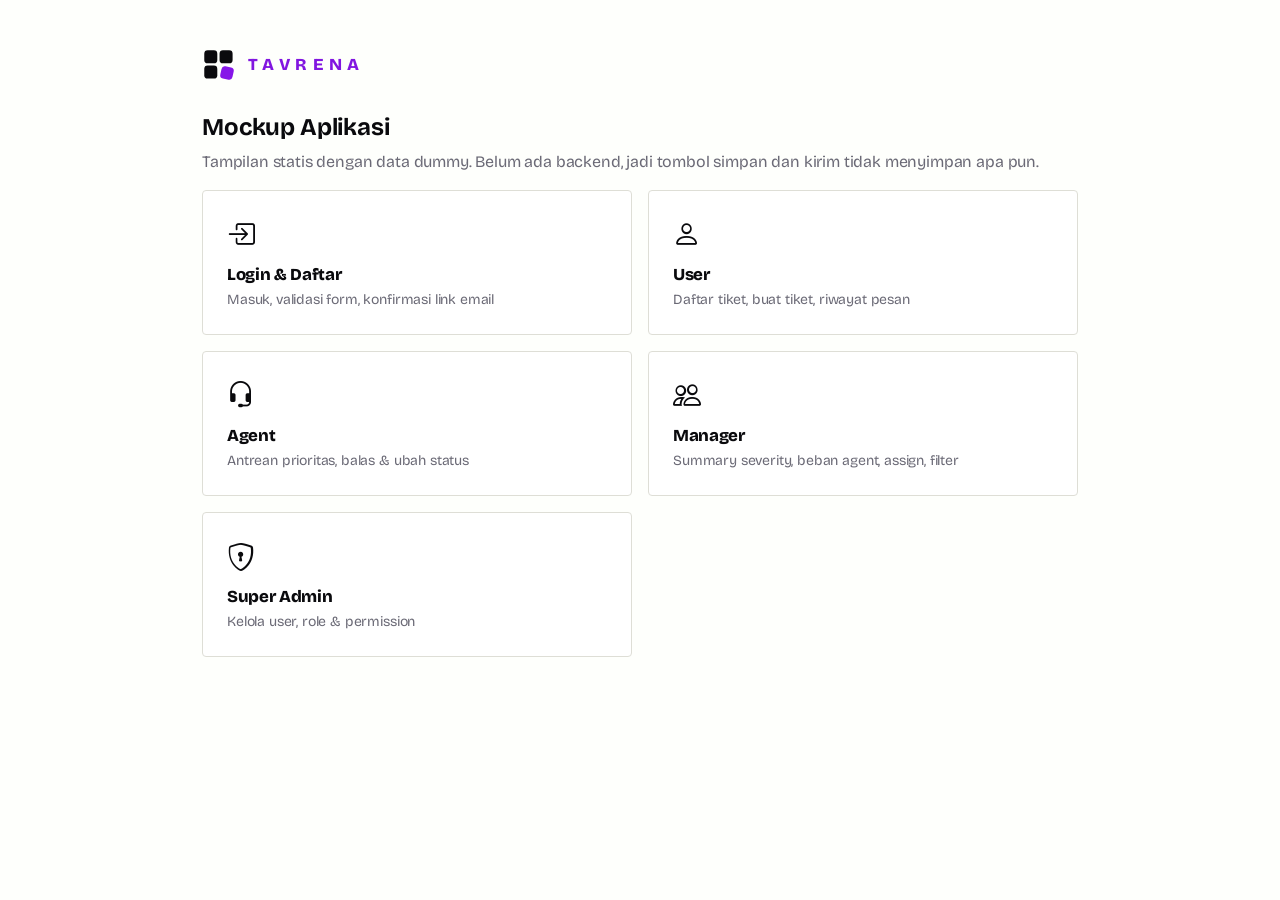
==== commit 7f9589f3: "feat(mockup): animated Tiles logo, violet brand text, cleaner login - Tiles logo animates on load: t" ====
--- a/mockup/index.html
+++ b/mockup/index.html
@@ -10,4 +10,4 @@
 <link href="assets/style.css" rel="stylesheet">
 <link rel="icon" href="assets/favicon.svg" type="image/svg+xml">
 </head>
-<body class="p-3 p-lg-5"><div class="container" style="max-width:900px"><a class="brand" href="#"><img src="assets/logo-mark.svg" alt="">tavrena<b>.</b></a><h4 class="fw-bold mt-4">Mockup Aplikasi</h4><p class="text-muted">Tampilan statis dengan data dummy. Belum ada backend, jadi tombol simpan dan kirim tidak menyimpan apa pun.</p><div class="row g-3"><div class="col-sm-6"><a href="login.html" class="glass p-4 d-block text-decoration-none text-reset h-100"><i class="bi bi-box-arrow-in-right fs-3" style="color:var(--tv-primary)"></i><h6 class="fw-bold mt-2 mb-1">Login & Daftar</h6><div class="small text-muted">Masuk, validasi form, konfirmasi link email</div></a></div><div class="col-sm-6"><a href="user.html" class="glass p-4 d-block text-decoration-none text-reset h-100"><i class="bi bi-person fs-3" style="color:var(--tv-primary)"></i><h6 class="fw-bold mt-2 mb-1">User</h6><div class="small text-muted">Daftar tiket, buat tiket, riwayat pesan</div></a></div><div class="col-sm-6"><a href="staff.html" class="glass p-4 d-block text-decoration-none text-reset h-100"><i class="bi bi-headset fs-3" style="color:var(--tv-primary)"></i><h6 class="fw-bold mt-2 mb-1">Agent</h6><div class="small text-muted">Antrean prioritas, balas & ubah status</div></a></div><div class="col-sm-6"><a href="manager.html" class="glass p-4 d-block text-decoration-none text-reset h-100"><i class="bi bi-people fs-3" style="color:var(--tv-primary)"></i><h6 class="fw-bold mt-2 mb-1">Manager</h6><div class="small text-muted">Summary severity, beban agent, assign, filter</div></a></div><div class="col-sm-6"><a href="admin.html" class="glass p-4 d-block text-decoration-none text-reset h-100"><i class="bi bi-shield-lock fs-3" style="color:var(--tv-primary)"></i><h6 class="fw-bold mt-2 mb-1">Super Admin</h6><div class="small text-muted">Kelola user, role & permission</div></a></div></div></div></body></html>
+<body class="p-3 p-lg-5"><div class="container" style="max-width:900px"><a class="brand" href="#"><img src="assets/logo-mark-animated.svg" alt=""><span class="brand-word">tavrena</span></a><h4 class="fw-bold mt-4">Mockup Aplikasi</h4><p class="text-muted">Tampilan statis dengan data dummy. Belum ada backend, jadi tombol simpan dan kirim tidak menyimpan apa pun.</p><div class="row g-3"><div class="col-sm-6"><a href="login.html" class="glass p-4 d-block text-decoration-none text-reset h-100"><i class="bi bi-box-arrow-in-right fs-3" style="color:var(--tv-primary)"></i><h6 class="fw-bold mt-2 mb-1">Login & Daftar</h6><div class="small text-muted">Masuk, validasi form, konfirmasi link email</div></a></div><div class="col-sm-6"><a href="user.html" class="glass p-4 d-block text-decoration-none text-reset h-100"><i class="bi bi-person fs-3" style="color:var(--tv-primary)"></i><h6 class="fw-bold mt-2 mb-1">User</h6><div class="small text-muted">Daftar tiket, buat tiket, riwayat pesan</div></a></div><div class="col-sm-6"><a href="staff.html" class="glass p-4 d-block text-decoration-none text-reset h-100"><i class="bi bi-headset fs-3" style="color:var(--tv-primary)"></i><h6 class="fw-bold mt-2 mb-1">Agent</h6><div class="small text-muted">Antrean prioritas, balas & ubah status</div></a></div><div class="col-sm-6"><a href="manager.html" class="glass p-4 d-block text-decoration-none text-reset h-100"><i class="bi bi-people fs-3" style="color:var(--tv-primary)"></i><h6 class="fw-bold mt-2 mb-1">Manager</h6><div class="small text-muted">Summary severity, beban agent, assign, filter</div></a></div><div class="col-sm-6"><a href="admin.html" class="glass p-4 d-block text-decoration-none text-reset h-100"><i class="bi bi-shield-lock fs-3" style="color:var(--tv-primary)"></i><h6 class="fw-bold mt-2 mb-1">Super Admin</h6><div class="small text-muted">Kelola user, role & permission</div></a></div></div></div></body></html>
--- a/mockup/assets/style.css
+++ b/mockup/assets/style.css
@@ -29,7 +29,7 @@
 h6{font-size:1.05rem}
 
 /* ---------- brand ---------- */
-.brand{display:inline-flex;align-items:center;gap:12px;font-family:var(--display);font-weight:800;font-size:1.05rem;letter-spacing:.32em;text-transform:uppercase;color:var(--paper);text-decoration:none}
+.brand{display:inline-flex;align-items:center;gap:12px;font-family:var(--display);font-weight:800;font-size:1.05rem;letter-spacing:.32em;text-transform:uppercase;color:var(--violet);text-decoration:none}
 .brand img{width:34px;height:34px}
 .brand b,.brand small{display:none}
 
@@ -153,3 +153,7 @@
   .bottom-nav a.active{color:var(--dark);background:var(--lime)}
   .bottom-nav i{font-size:1.15rem;display:block}
 }
+
+/* ---------- logo animation: tulisan muncul setelah ubin tersusun ---------- */
+.brand-word{display:inline-block;animation:brandWord .5s ease-out 1.2s both}
+@keyframes brandWord{from{opacity:0;transform:translateX(-10px)}to{opacity:1;transform:none}}
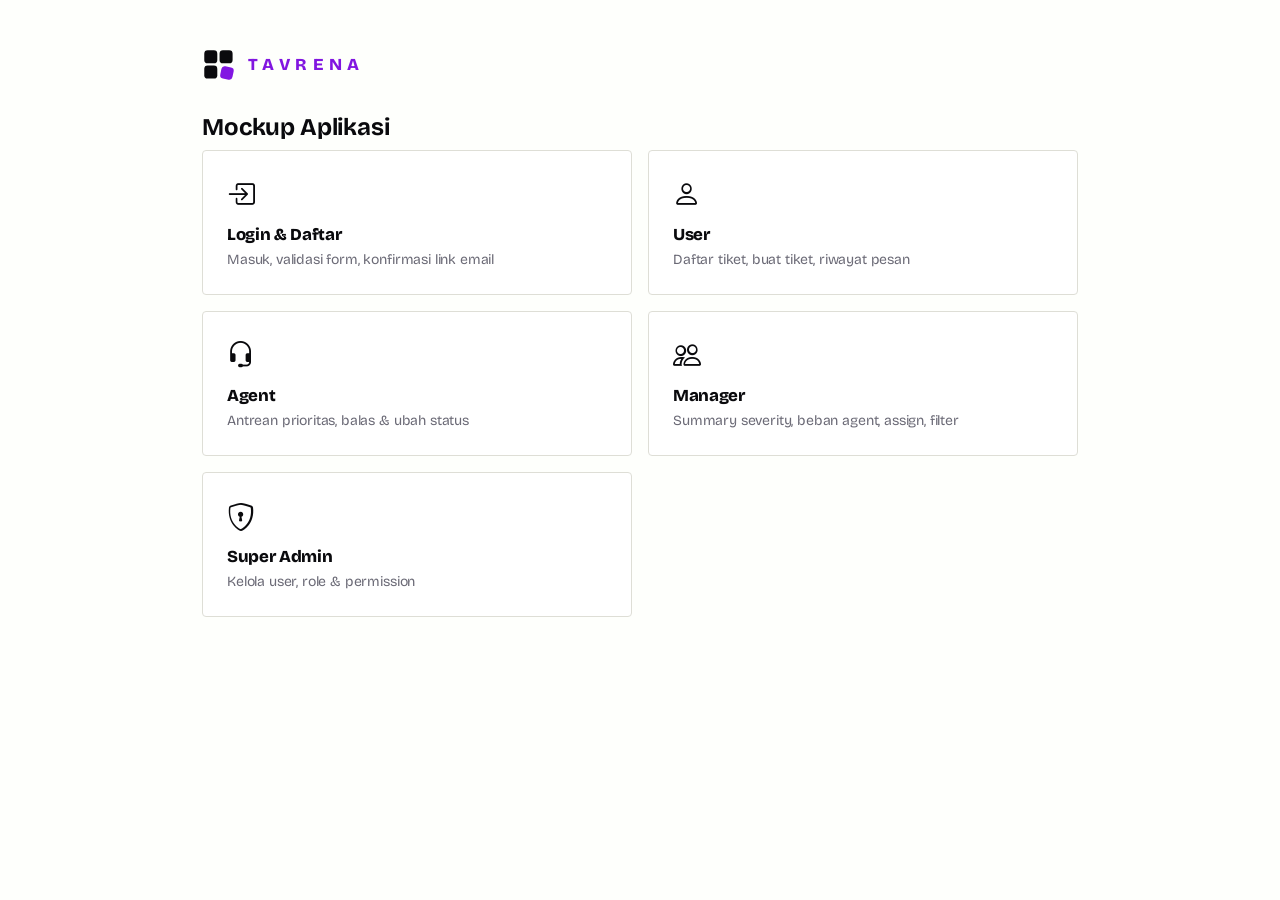
==== commit cc2f2fc2: "style: remove static mockup note from home page - mockup/index.html: remove the "Tampilan statis den" ====
--- a/mockup/index.html
+++ b/mockup/index.html
@@ -10,4 +10,4 @@
 <link href="assets/style.css" rel="stylesheet">
 <link rel="icon" href="assets/favicon.svg" type="image/svg+xml">
 </head>
-<body class="p-3 p-lg-5"><div class="container" style="max-width:900px"><a class="brand" href="#"><img src="assets/logo-mark-animated.svg" alt=""><span class="brand-word">tavrena</span></a><h4 class="fw-bold mt-4">Mockup Aplikasi</h4><p class="text-muted">Tampilan statis dengan data dummy. Belum ada backend, jadi tombol simpan dan kirim tidak menyimpan apa pun.</p><div class="row g-3"><div class="col-sm-6"><a href="login.html" class="glass p-4 d-block text-decoration-none text-reset h-100"><i class="bi bi-box-arrow-in-right fs-3" style="color:var(--tv-primary)"></i><h6 class="fw-bold mt-2 mb-1">Login & Daftar</h6><div class="small text-muted">Masuk, validasi form, konfirmasi link email</div></a></div><div class="col-sm-6"><a href="user.html" class="glass p-4 d-block text-decoration-none text-reset h-100"><i class="bi bi-person fs-3" style="color:var(--tv-primary)"></i><h6 class="fw-bold mt-2 mb-1">User</h6><div class="small text-muted">Daftar tiket, buat tiket, riwayat pesan</div></a></div><div class="col-sm-6"><a href="staff.html" class="glass p-4 d-block text-decoration-none text-reset h-100"><i class="bi bi-headset fs-3" style="color:var(--tv-primary)"></i><h6 class="fw-bold mt-2 mb-1">Agent</h6><div class="small text-muted">Antrean prioritas, balas & ubah status</div></a></div><div class="col-sm-6"><a href="manager.html" class="glass p-4 d-block text-decoration-none text-reset h-100"><i class="bi bi-people fs-3" style="color:var(--tv-primary)"></i><h6 class="fw-bold mt-2 mb-1">Manager</h6><div class="small text-muted">Summary severity, beban agent, assign, filter</div></a></div><div class="col-sm-6"><a href="admin.html" class="glass p-4 d-block text-decoration-none text-reset h-100"><i class="bi bi-shield-lock fs-3" style="color:var(--tv-primary)"></i><h6 class="fw-bold mt-2 mb-1">Super Admin</h6><div class="small text-muted">Kelola user, role & permission</div></a></div></div></div></body></html>
+<body class="p-3 p-lg-5"><div class="container" style="max-width:900px"><a class="brand" href="#"><img src="assets/logo-mark-animated.svg" alt=""><span class="brand-word">tavrena</span></a><h4 class="fw-bold mt-4">Mockup Aplikasi</h4><div class="row g-3"><div class="col-sm-6"><a href="login.html" class="glass p-4 d-block text-decoration-none text-reset h-100"><i class="bi bi-box-arrow-in-right fs-3" style="color:var(--tv-primary)"></i><h6 class="fw-bold mt-2 mb-1">Login & Daftar</h6><div class="small text-muted">Masuk, validasi form, konfirmasi link email</div></a></div><div class="col-sm-6"><a href="user.html" class="glass p-4 d-block text-decoration-none text-reset h-100"><i class="bi bi-person fs-3" style="color:var(--tv-primary)"></i><h6 class="fw-bold mt-2 mb-1">User</h6><div class="small text-muted">Daftar tiket, buat tiket, riwayat pesan</div></a></div><div class="col-sm-6"><a href="staff.html" class="glass p-4 d-block text-decoration-none text-reset h-100"><i class="bi bi-headset fs-3" style="color:var(--tv-primary)"></i><h6 class="fw-bold mt-2 mb-1">Agent</h6><div class="small text-muted">Antrean prioritas, balas & ubah status</div></a></div><div class="col-sm-6"><a href="manager.html" class="glass p-4 d-block text-decoration-none text-reset h-100"><i class="bi bi-people fs-3" style="color:var(--tv-primary)"></i><h6 class="fw-bold mt-2 mb-1">Manager</h6><div class="small text-muted">Summary severity, beban agent, assign, filter</div></a></div><div class="col-sm-6"><a href="admin.html" class="glass p-4 d-block text-decoration-none text-reset h-100"><i class="bi bi-shield-lock fs-3" style="color:var(--tv-primary)"></i><h6 class="fw-bold mt-2 mb-1">Super Admin</h6><div class="small text-muted">Kelola user, role & permission</div></a></div></div></div></body></html>
